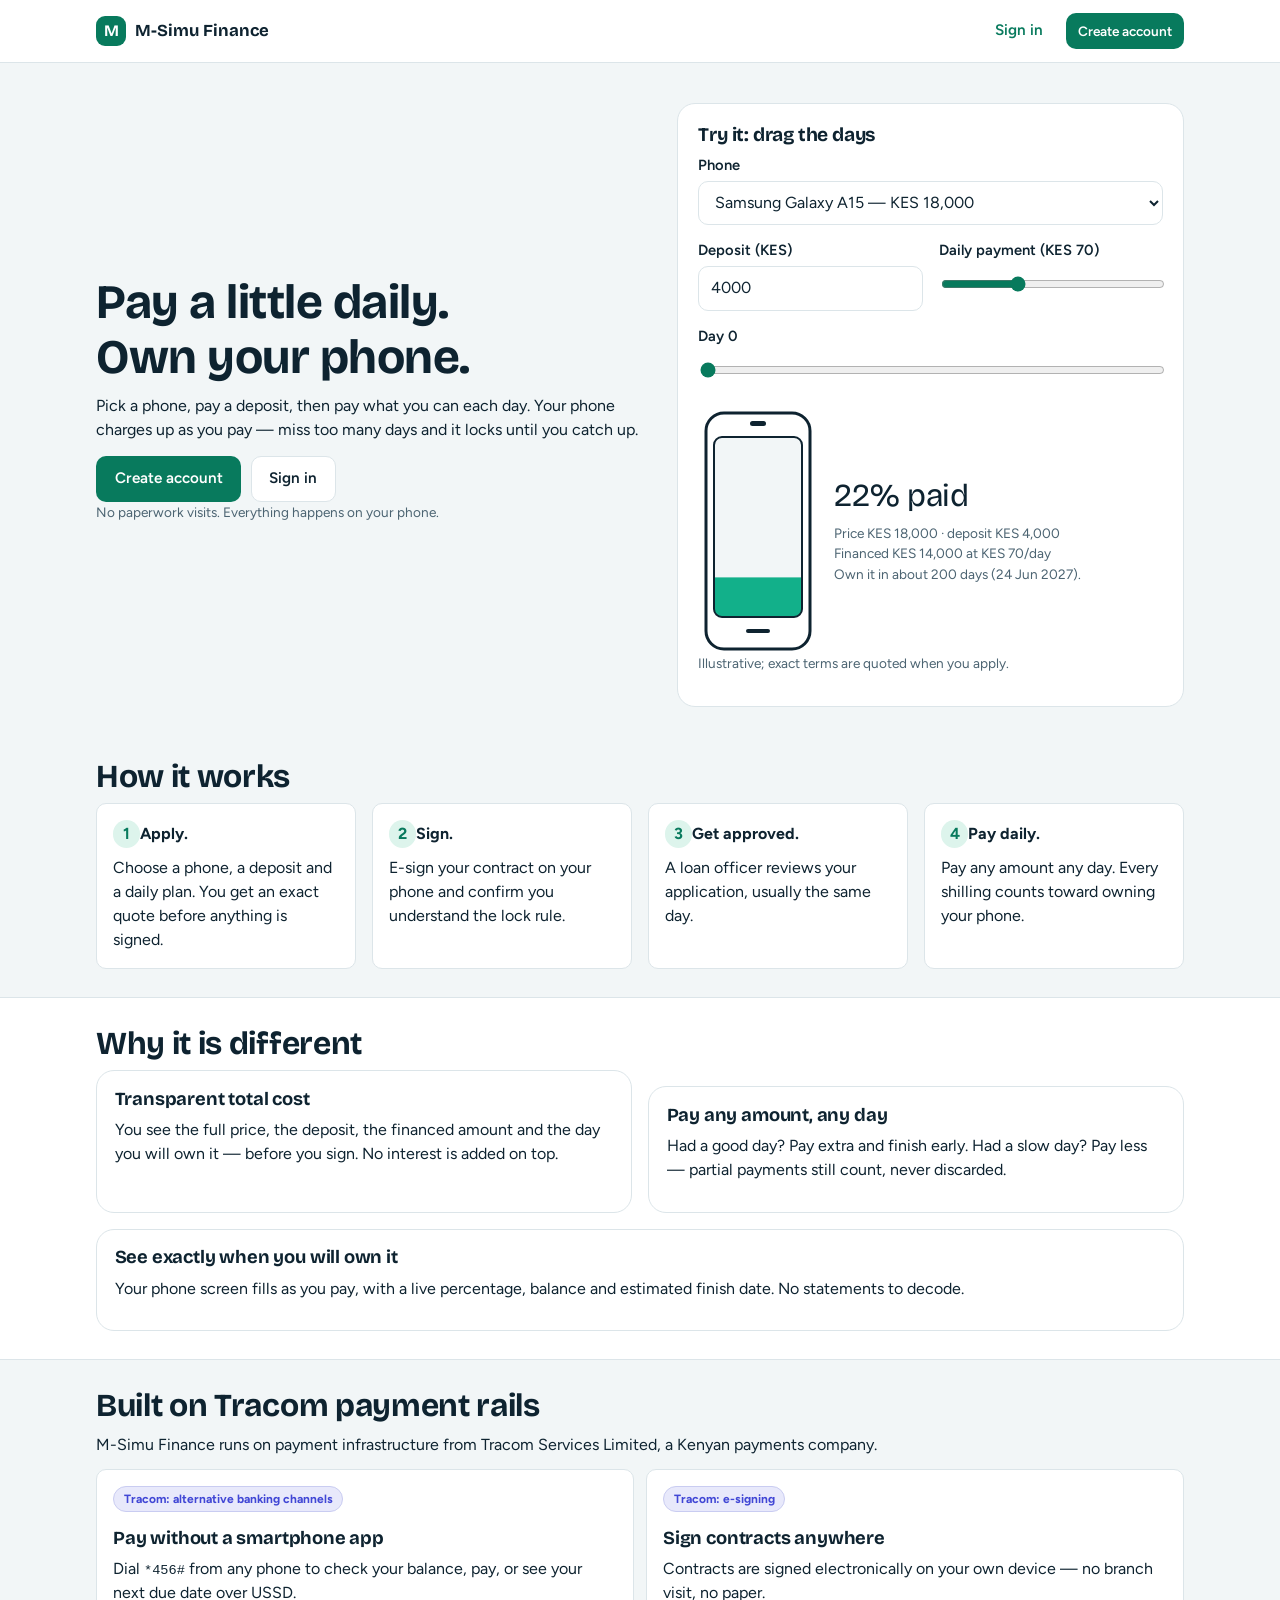
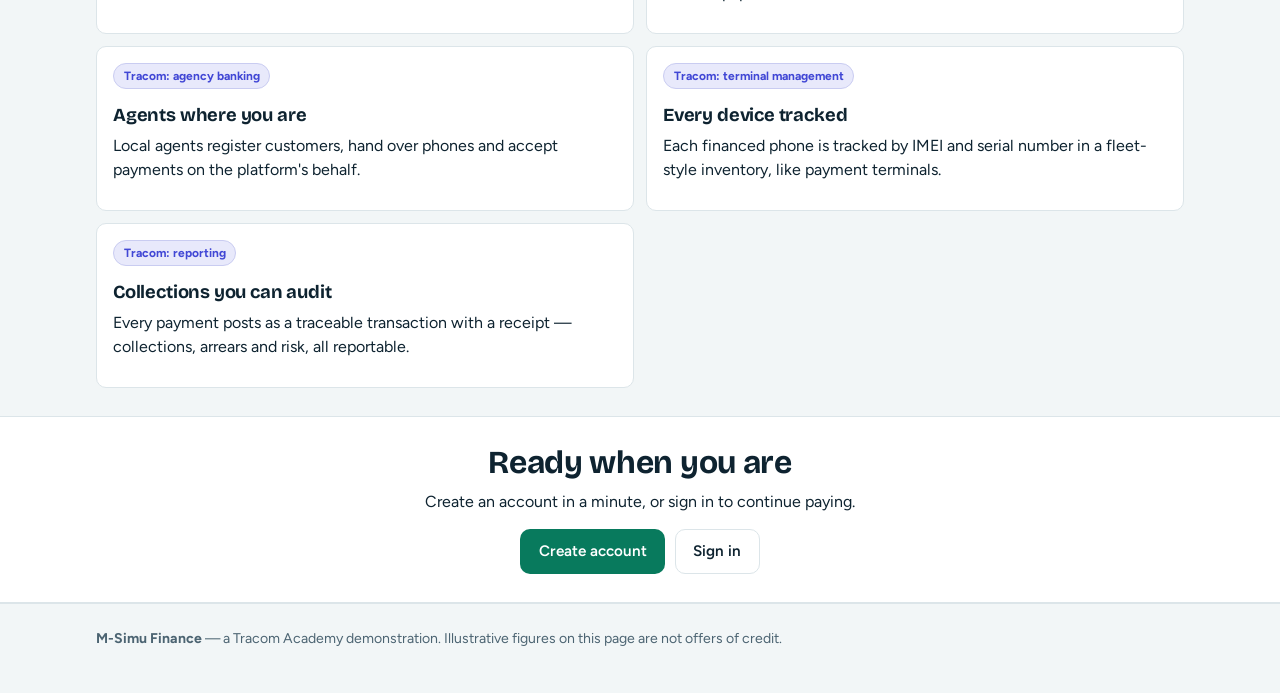
==== index.html @ d61b75a7 "Import M-Simu Finance baseline (Phases 1-5A) Device-financing and payment-management platform for Tr" ====
<!DOCTYPE html>
<html lang="en">
<head>
  <meta charset="UTF-8" />
  <meta name="viewport" content="width=device-width, initial-scale=1.0" />
  <title>M-Simu Finance — Pay as you go phones</title>
  <meta name="description" content="Choose a phone, pay a deposit, pay a little daily, and watch it become yours." />
  <link rel="preconnect" href="https://fonts.googleapis.com" />
  <link rel="preconnect" href="https://fonts.gstatic.com" crossorigin />
  <link href="https://fonts.googleapis.com/css2?family=Bricolage+Grotesque:wght@500;700&family=Figtree:wght@400;500;600;700&display=swap" rel="stylesheet" />
  <link rel="stylesheet" href="css/app.css" />
</head>
<body>
  <header class="topbar">
    <div class="topbar-inner">
      <a class="brand" href="index.html" aria-label="M-Simu Finance home">
        <span class="brand-mark" aria-hidden="true">M</span>
        <span class="brand-name">M-Simu Finance</span>
      </a>
      <span class="topbar-spa"></span>
      <a class="btn btn-ghost" href="login.html">Sign in</a>
      <a class="btn btn-primary btn-sm" href="signup.html">Create account</a>
    </div>
  </header>

  <main>
    <section class="hero">
      <div class="wrap hero-grid">
        <div>
          <h1>Pay a little daily.<br />Own your phone.</h1>
          <p>Pick a phone, pay a deposit, then pay what you can each day. Your phone charges up as you pay — miss too many days and it locks until you catch up.</p>
          <div class="btn-row">
            <a class="btn btn-primary" href="signup.html">Create account</a>
            <a class="btn btn-secondary" href="login.html">Sign in</a>
          </div>
          <p class="small">No paperwork visits. Everything happens on your phone.</p>
        </div>

        <div class="calc" aria-label="Illustrative payment calculator">
          <h2 style="font-size:1.2rem">Try it: drag the days</h2>
          <div class="field">
            <label for="calc-phone">Phone</label>
            <select id="calc-phone"></select>
          </div>
          <div class="grid-2">
            <div class="field">
              <label for="calc-deposit">Deposit (KES)</label>
              <input id="calc-deposit" type="number" min="1000" step="250" value="4000" />
            </div>
            <div class="field">
              <label for="calc-daily">Daily payment (KES <span id="calc-daily-val">70</span>)</label>
              <input id="calc-daily" type="range" min="30" max="150" step="5" value="70" />
            </div>
          </div>
          <div class="field">
            <label for="calc-day">Day <span id="calc-day-val">0</span></label>
            <input id="calc-day" type="range" min="0" max="200" step="1" value="0" />
          </div>
          <div class="calc-output">
            <div id="calc-phone-stage" class="phone-figure" aria-hidden="true"></div>
            <div>
              <div class="bignum" id="calc-pct" style="font-size:2rem">0% paid</div>
              <div id="calc-lines" class="small"></div>
            </div>
          </div>
          <p class="small">Illustrative; exact terms are quoted when you apply.</p>
        </div>
      </div>
    </section>

    <section class="section">
      <div class="wrap">
        <h2>How it works</h2>
        <ol class="steps">
          <li><strong>Apply.</strong><br />Choose a phone, a deposit and a daily plan. You get an exact quote before anything is signed.</li>
          <li><strong>Sign.</strong><br />E-sign your contract on your phone and confirm you understand the lock rule.</li>
          <li><strong>Get approved.</strong><br />A loan officer reviews your application, usually the same day.</li>
          <li><strong>Pay daily.</strong><br />Pay any amount any day. Every shilling counts toward owning your phone.</li>
        </ol>
      </div>
    </section>

    <section class="section section-muted">
      <div class="wrap">
        <h2>Why it is different</h2>
        <div class="grid-2">
          <div class="card">
            <h3>Transparent total cost</h3>
            <p>You see the full price, the deposit, the financed amount and the day you will own it — before you sign. No interest is added on top.</p>
          </div>
          <div class="card">
            <h3>Pay any amount, any day</h3>
            <p>Had a good day? Pay extra and finish early. Had a slow day? Pay less — partial payments still count, never discarded.</p>
          </div>
        </div>
        <div class="card" style="margin-top:1rem">
          <h3>See exactly when you will own it</h3>
          <p>Your phone screen fills as you pay, with a live percentage, balance and estimated finish date. No statements to decode.</p>
        </div>
      </div>
    </section>

    <section class="section">
      <div class="wrap">
        <h2>Built on Tracom payment rails</h2>
        <p>M-Simu Finance runs on payment infrastructure from Tracom Services Limited, a Kenyan payments company.</p>
        <ul class="rail-list">
          <li><span class="chip chip-indigo rail-tag">Tracom: alternative banking channels</span><h3 class="mt">Pay without a smartphone app</h3><p>Dial <span class="mono">*456#</span> from any phone to check your balance, pay, or see your next due date over USSD.</p></li>
          <li><span class="chip chip-indigo rail-tag">Tracom: e-signing</span><h3 class="mt">Sign contracts anywhere</h3><p>Contracts are signed electronically on your own device — no branch visit, no paper.</p></li>
          <li><span class="chip chip-indigo rail-tag">Tracom: agency banking</span><h3 class="mt">Agents where you are</h3><p>Local agents register customers, hand over phones and accept payments on the platform's behalf.</p></li>
          <li><span class="chip chip-indigo rail-tag">Tracom: terminal management</span><h3 class="mt">Every device tracked</h3><p>Each financed phone is tracked by IMEI and serial number in a fleet-style inventory, like payment terminals.</p></li>
          <li><span class="chip chip-indigo rail-tag">Tracom: reporting</span><h3 class="mt">Collections you can audit</h3><p>Every payment posts as a traceable transaction with a receipt — collections, arrears and risk, all reportable.</p></li>
        </ul>
      </div>
    </section>

    <section class="section section-muted">
      <div class="wrap" style="text-align:center">
        <h2>Ready when you are</h2>
        <p>Create an account in a minute, or sign in to continue paying.</p>
        <div class="btn-row" style="justify-content:center">
          <a class="btn btn-primary" href="signup.html">Create account</a>
          <a class="btn btn-secondary" href="login.html">Sign in</a>
        </div>
      </div>
    </section>
  </main>

  <footer class="footer">
    <div class="wrap">
      <p><strong>M-Simu Finance</strong> — a Tracom Academy demonstration. Illustrative figures on this page are not offers of credit.</p>
    </div>
  </footer>

  <script type="module" src="js/landing.js"></script>
</body>
</html>
---- css/app.css ----
/* M-Simu Finance design system.
   Calm Kenyan fintech: paper background, hairline borders, one teal.
   Status colors mean something: green = on track/paid, amber = due soon,
   red = overdue/locked. Indigo is reserved for small "Tracom rail" tags. */

:root {
  --ink: #0e2330;
  --slate: #4c6472;
  --line: #dce5e9;
  --paper: #f2f6f7;
  --card: #ffffff;
  --charge: #087a5d;
  --charge-bright: #12b08a;
  --charge-tint: #ddf4ec;
  --amber: #e39a0b;
  --amber-text: #8a5a00;
  --amber-tint: #fdf1d6;
  --lock: #d2453d;
  --lock-text: #b3312a;
  --lock-tint: #fbe3e1;
  --rail: #4147d5;
  --rail-tint: #e8e9fb;
  --muted: #6b8794;
  --radius-s: 6px;
  --radius-m: 10px;
  --radius-l: 18px;
  --font-head: "Bricolage Grotesque", system-ui, -apple-system, "Segoe UI", sans-serif;
  --font-body: "Figtree", system-ui, -apple-system, "Segoe UI", sans-serif;
  --font-mono: ui-monospace, "SF Mono", Menlo, Consolas, monospace;
}

* { box-sizing: border-box; }

html { -webkit-text-size-adjust: 100%; }

body {
  margin: 0;
  font-family: var(--font-body);
  color: var(--ink);
  background: var(--paper);
  line-height: 1.5;
  font-size: 16px;
}

h1, h2, h3, .bignum {
  font-family: var(--font-head);
  line-height: 1.15;
  margin: 0 0 0.5rem;
  letter-spacing: -0.01em;
}

h1 { font-size: clamp(1.9rem, 5vw, 3rem); }
h2 { font-size: clamp(1.4rem, 3.4vw, 2rem); }
h3 { font-size: 1.15rem; }

p { margin: 0 0 0.75rem; }

a { color: var(--charge); }
a:hover { color: #065f48; }

:focus-visible {
  outline: 3px solid var(--charge-bright);
  outline-offset: 2px;
  border-radius: var(--radius-s);
}

/* ---------- layout ---------- */
.wrap { max-width: 1120px; margin: 0 auto; padding: 0 1rem; }
.page { padding: 1.25rem 0 5.5rem; }
.page-head { margin: 0.5rem 0 1.25rem; }
.page-head p { color: var(--slate); max-width: 46rem; }

.card {
  background: var(--card);
  border: 1px solid var(--line);
  border-radius: var(--radius-l);
  padding: 1.1rem;
}
.card + .card { margin-top: 1rem; }

.grid-2 { display: grid; gap: 1rem; grid-template-columns: 1fr; }
@media (min-width: 860px) {
  .grid-2 { grid-template-columns: 1fr 1fr; }
  .grid-2.uneven { grid-template-columns: 1.2fr 1fr; }
}

/* ---------- top bar ---------- */
.topbar {
  background: var(--card);
  border-bottom: 1px solid var(--line);
  position: sticky;
  top: 0;
  z-index: 40;
}
.topbar-inner {
  display: flex;
  align-items: center;
  gap: 0.75rem;
  padding: 0.65rem 1rem;
  max-width: 1120px;
  margin: 0 auto;
}
.brand { display: flex; align-items: center; gap: 0.55rem; text-decoration: none; color: var(--ink); }
.brand-mark {
  width: 30px; height: 30px; border-radius: 9px;
  background: var(--charge); color: #fff;
  display: inline-flex; align-items: center; justify-content: center;
  font-family: var(--font-head); font-weight: 700; font-size: 1rem;
}
.brand-name { font-family: var(--font-head); font-weight: 700; font-size: 1.05rem; }
.topbar-spa { flex: 1; }
.user-chip { font-size: 0.85rem; color: var(--slate); }

/* ---------- buttons ---------- */
.btn {
  display: inline-flex; align-items: center; justify-content: center;
  gap: 0.45rem;
  font: inherit; font-weight: 600; font-size: 0.95rem;
  padding: 0.65rem 1.1rem;
  border-radius: var(--radius-m);
  border: 1px solid transparent;
  cursor: pointer;
  text-decoration: none;
  min-height: 44px;
}
.btn-primary { background: var(--charge); color: #fff; }
.btn-primary:hover { background: #065f48; color: #fff; }
.btn-secondary { background: var(--card); color: var(--ink); border-color: var(--line); }
.btn-secondary:hover { border-color: var(--slate); }
.btn-danger { background: var(--lock); color: #fff; }
.btn-danger:hover { background: #a92c25; color: #fff; }
.btn-ghost { background: transparent; color: var(--charge); padding: 0.5rem 0.6rem; min-height: 0; }
.btn-sm { padding: 0.4rem 0.7rem; font-size: 0.85rem; min-height: 36px; }
.btn-block { width: 100%; }
.btn[disabled] { opacity: 0.55; cursor: not-allowed; }
.btn-row { display: flex; gap: 0.6rem; flex-wrap: wrap; margin-top: 0.9rem; }

/* ---------- forms ---------- */
.field { margin-bottom: 0.9rem; }
.field label { display: block; font-weight: 600; font-size: 0.92rem; margin-bottom: 0.3rem; }
.field .hint { font-weight: 400; color: var(--slate); font-size: 0.85rem; display: block; margin-top: 0.25rem; }
input[type="text"], input[type="email"], input[type="tel"], input[type="password"],
input[type="number"], input[type="date"], select, textarea {
  font: inherit;
  width: 100%;
  padding: 0.6rem 0.7rem;
  border: 1px solid var(--line);
  border-radius: var(--radius-m);
  background: #fff;
  color: var(--ink);
  min-height: 44px;
}
input:focus, select:focus, textarea:focus {
  outline: 3px solid var(--charge-bright);
  outline-offset: 1px;
  border-color: var(--charge);
}
input[aria-invalid="true"], select[aria-invalid="true"] { border-color: var(--lock); }
.field-error { color: var(--lock-text); font-size: 0.85rem; margin-top: 0.25rem; }
.form-error {
  background: var(--lock-tint); color: var(--lock-text);
  border: 1px solid #f0c4c1; border-radius: var(--radius-m);
  padding: 0.7rem 0.9rem; margin-bottom: 0.9rem;
}
.checklist { list-style: none; margin: 0.4rem 0 0; padding: 0; font-size: 0.87rem; }
.checklist li { color: var(--slate); padding-left: 1.5rem; position: relative; margin-bottom: 0.2rem; }
.checklist li::before { content: "○"; position: absolute; left: 0; }
.checklist li.ok { color: var(--charge); }
.checklist li.ok::before { content: "●"; }
.checkrow { display: flex; gap: 0.6rem; align-items: flex-start; margin: 0.6rem 0; }
.checkrow input { width: 1.2rem; height: 1.2rem; min-height: 0; margin-top: 0.2rem; flex-shrink: 0; }
.password-wrap { position: relative; }
.password-wrap input { padding-right: 4.2rem; }
.password-toggle {
  position: absolute; right: 0.4rem; top: 50%; transform: translateY(-50%);
  background: none; border: none; color: var(--charge); font: inherit;
  font-size: 0.85rem; font-weight: 600; cursor: pointer; padding: 0.4rem;
}
input[type="range"] { width: 100%; accent-color: var(--charge); min-height: 32px; }

/* ---------- chips, tags, status ---------- */
.chip {
  display: inline-flex; align-items: center;
  font-size: 0.78rem; font-weight: 700;
  padding: 0.18rem 0.6rem; border-radius: 999px;
  border: 1px solid transparent;
  white-space: nowrap;
}
.chip-green { background: var(--charge-tint); color: var(--charge); border-color: #b9e4d3; }
.chip-amber { background: var(--amber-tint); color: var(--amber-text); border-color: #f0d9a0; }
.chip-red { background: var(--lock-tint); color: var(--lock-text); border-color: #f0c4c1; }
.chip-grey { background: var(--paper); color: var(--slate); border-color: var(--line); }
.chip-indigo { background: var(--rail-tint); color: var(--rail); border-color: #c9ccf1; }
.mono { font-family: var(--font-mono); font-size: 0.85em; }
.rail-tag { font-size: 0.75rem; }

/* ---------- tables ---------- */
.table-scroll { overflow-x: auto; border: 1px solid var(--line); border-radius: var(--radius-m); }
table.data { width: 100%; border-collapse: collapse; font-size: 0.92rem; background: #fff; min-width: 640px; }
table.data th, table.data td { text-align: left; padding: 0.6rem 0.75rem; border-bottom: 1px solid var(--line); }
table.data th {
  font-size: 0.75rem; text-transform: uppercase; letter-spacing: 0.04em;
  color: var(--slate); background: var(--paper); white-space: nowrap;
}
table.data tr:last-child td { border-bottom: none; }
table.data tbody tr:hover { background: #f7fafb; }
table.data tr.clickable { cursor: pointer; }

/* ---------- key/value rows, timeline ---------- */
.kv { display: flex; justify-content: space-between; gap: 1rem; padding: 0.45rem 0; border-bottom: 1px solid var(--line); font-size: 0.95rem; }
.kv:last-child { border-bottom: none; }
.kv dt { color: var(--slate); }
.kv dd { margin: 0; font-weight: 600; text-align: right; }
.timeline { list-style: none; margin: 0; padding: 0; }
.timeline li { display: flex; gap: 0.7rem; padding: 0.55rem 0; border-bottom: 1px solid var(--line); font-size: 0.92rem; }
.timeline li:last-child { border-bottom: none; }
.timeline .t-main { flex: 1; }
.timeline .t-amt { font-weight: 700; white-space: nowrap; }
.timeline .t-sub { color: var(--slate); font-size: 0.82rem; }

/* ---------- phone visual ---------- */
.phone-stage { display: flex; gap: 1rem; align-items: center; }
.phone-figure { flex-shrink: 0; }
.phone-figure svg { display: block; height: auto; }
.phone-charge-fill { transition: y 1.1s ease, height 1.1s ease; }

/* ---------- skeleton, empty, toast ---------- */
.skeleton {
  border-radius: var(--radius-s);
  background: linear-gradient(90deg, #e7edef 25%, #f4f8f9 50%, #e7edef 75%);
  background-size: 200% 100%;
  animation: shimmer 1.2s infinite;
  min-height: 1rem;
}
@keyframes shimmer { to { background-position: -200% 0; } }
.empty { text-align: center; padding: 2rem 1rem; color: var(--slate); }
.empty h3 { color: var(--ink); }
.toast-region {
  position: fixed; left: 50%; transform: translateX(-50%);
  bottom: 5.5rem; z-index: 200;
  display: flex; flex-direction: column; gap: 0.5rem; align-items: center;
  width: min(92vw, 26rem);
}
@media (min-width: 860px) { .toast-region { bottom: 1.5rem; } }
.toast {
  background: var(--ink); color: #fff;
  border-radius: var(--radius-m);
  padding: 0.7rem 1rem; font-size: 0.92rem;
  width: 100%; text-align: center;
}
.toast-error { background: var(--lock-text); }
.toast-success { background: var(--charge); }

/* ---------- modal / drawer ---------- */
.modal-overlay {
  position: fixed; inset: 0; background: rgba(14, 35, 48, 0.5);
  display: flex; align-items: flex-end; justify-content: center;
  z-index: 100; padding: 0;
}
@media (min-width: 640px) { .modal-overlay { align-items: center; padding: 1rem; } }
.modal {
  background: var(--card); border-radius: var(--radius-l) var(--radius-l) 0 0;
  width: 100%; max-width: 34rem; max-height: 92vh; overflow: auto;
  padding: 1.25rem;
}
@media (min-width: 640px) { .modal { border-radius: var(--radius-l); } }
.modal-head { display: flex; justify-content: space-between; align-items: center; margin-bottom: 0.75rem; }
.modal-head h2 { margin: 0; font-size: 1.25rem; }
.modal-close { background: none; border: 1px solid var(--line); border-radius: var(--radius-s); font-size: 1rem; padding: 0.3rem 0.6rem; cursor: pointer; color: var(--ink); }
.drawer {
  position: fixed; top: 0; right: 0; bottom: 0; width: min(94vw, 26rem);
  background: var(--card); border-left: 1px solid var(--line);
  z-index: 100; overflow: auto; padding: 1.25rem;
}

/* ---------- customer portal nav ---------- */
.tabbar {
  position: fixed; left: 0; right: 0; bottom: 0; z-index: 50;
  background: var(--card); border-top: 1px solid var(--line);
  display: flex; justify-content: space-around; padding: 0.35rem 0 calc(0.35rem + env(safe-area-inset-bottom));
}
.tabbar a {
  display: flex; flex-direction: column; align-items: center; gap: 0.1rem;
  color: var(--slate); text-decoration: none; font-size: 0.72rem;
  padding: 0.35rem 0.8rem; border-radius: var(--radius-m);
}
.tabbar a[aria-current="page"] { color: var(--charge); font-weight: 700; }
.tabbar svg { width: 22px; height: 22px; }
.tabbar.admin-tabbar { justify-content: flex-start; overflow-x: auto; }
.tabbar.admin-tabbar a { flex: 0 0 auto; }
.rail { display: none; }
@media (min-width: 860px) {
  .tabbar { display: none; }
  .portal { display: grid; grid-template-columns: 220px 1fr; gap: 1.25rem; align-items: start; }
  .rail {
    display: block; position: sticky; top: 4.2rem;
    background: var(--card); border: 1px solid var(--line); border-radius: var(--radius-l);
    padding: 0.75rem;
  }
  .rail a {
    display: block; padding: 0.6rem 0.75rem; border-radius: var(--radius-m);
    color: var(--slate); text-decoration: none; font-weight: 600;
  }
  .rail a[aria-current="page"] { background: var(--charge-tint); color: var(--charge); }
}

/* ---------- staff console ---------- */
.staff { display: block; }
@media (min-width: 960px) {
  .staff { display: grid; grid-template-columns: 230px 1fr; gap: 1.25rem; align-items: start; }
  .staff .rail { display: block; }
}
.kpis { display: grid; gap: 0.75rem; grid-template-columns: repeat(2, 1fr); }
@media (min-width: 860px) { .kpis { grid-template-columns: repeat(3, 1fr); } }
@media (min-width: 1100px) { .kpis { grid-template-columns: repeat(6, 1fr); } }
.kpi { background: var(--card); border: 1px solid var(--line); border-radius: var(--radius-m); padding: 0.8rem; }
.kpi .k-label { font-size: 0.78rem; color: var(--slate); }
.kpi .k-value { font-family: var(--font-head); font-size: 1.35rem; font-weight: 700; }
.toolbar { display: flex; gap: 0.6rem; flex-wrap: wrap; align-items: end; margin-bottom: 0.9rem; }
.toolbar .field { margin-bottom: 0; min-width: 10rem; }
.funnel { display: flex; gap: 0.4rem; align-items: stretch; margin: 0.5rem 0 0; flex-wrap: wrap; }
.funnel-step { flex: 1; min-width: 7rem; background: var(--paper); border: 1px solid var(--line); border-radius: var(--radius-m); padding: 0.5rem 0.7rem; text-align: center; }
.funnel-step strong { font-family: var(--font-head); font-size: 1.2rem; display: block; }
.funnel-step span { font-size: 0.78rem; color: var(--slate); }
.fleetbar { display: flex; height: 1.1rem; border-radius: 999px; overflow: hidden; border: 1px solid var(--line); margin-top: 0.5rem; }
.fleetbar span { height: 100%; }
.bars { display: flex; align-items: flex-end; gap: 4px; height: 120px; margin-top: 0.5rem; }
.bars .bar { flex: 1; background: var(--charge-bright); border-radius: 3px 3px 0 0; min-height: 3px; }
.bars .bar.zero { background: var(--line); }
.chart-legend { font-size: 0.8rem; color: var(--slate); }

/* ---------- landing ---------- */
.hero { padding: 2.5rem 0 1.5rem; }
.hero-grid { display: grid; gap: 1.5rem; align-items: center; }
@media (min-width: 900px) { .hero-grid { grid-template-columns: 1.1fr 1fr; } }
.calc { background: var(--card); border: 1px solid var(--line); border-radius: var(--radius-l); padding: 1.25rem; }
.calc-output { display: flex; gap: 1rem; align-items: center; margin-top: 1rem; }
.steps { counter-reset: step; list-style: none; margin: 0; padding: 0; display: grid; gap: 1rem; }
@media (min-width: 860px) { .steps { grid-template-columns: repeat(4, 1fr); } }
.steps li { background: var(--card); border: 1px solid var(--line); border-radius: var(--radius-m); padding: 1rem; position: relative; }
.steps li::before {
  counter-increment: step; content: counter(step);
  display: inline-flex; align-items: center; justify-content: center;
  width: 1.7rem; height: 1.7rem; border-radius: 50%;
  background: var(--charge-tint); color: var(--charge); font-weight: 700; margin-bottom: 0.5rem;
}
.rail-list { list-style: none; margin: 0; padding: 0; display: grid; gap: 0.75rem; }
@media (min-width: 860px) { .rail-list { grid-template-columns: 1fr 1fr; } }
.rail-list li { background: var(--card); border: 1px solid var(--line); border-radius: var(--radius-m); padding: 1rem; }
.section { padding: 1.75rem 0; }
.section-muted { background: var(--card); border-top: 1px solid var(--line); border-bottom: 1px solid var(--line); }
.footer { border-top: 1px solid var(--line); padding: 1.5rem 0 2rem; color: var(--slate); font-size: 0.88rem; }

/* ---------- auth split ---------- */
.split { display: grid; min-height: 100vh; }
@media (min-width: 900px) { .split { grid-template-columns: 1fr 1fr; } }
.split-brand { background: var(--ink); color: #fff; padding: 2.5rem 2rem; display: flex; flex-direction: column; justify-content: center; gap: 1rem; }
.split-brand h1 { color: #fff; }
.split-brand p { color: #c8d6dc; }
.split-form { padding: 2rem 1.25rem; max-width: 28rem; width: 100%; margin: 0 auto; align-self: center; }
.demo-box { border: 1px dashed var(--line); border-radius: var(--radius-m); padding: 0.8rem; margin-top: 1rem; }
.demo-box summary { cursor: pointer; font-weight: 600; }
.demo-accounts { display: flex; gap: 0.5rem; flex-wrap: wrap; margin-top: 0.6rem; }

/* ---------- signature pad, ussd ---------- */
.sigpad { border: 1px solid var(--line); border-radius: var(--radius-m); background: #fff; touch-action: none; display: block; width: 100%; height: 160px; }
.ussd-screen {
  background: #10222c; color: #d7f5e8;
  font-family: var(--font-mono); font-size: 0.9rem;
  border-radius: var(--radius-m); padding: 1rem;
  min-height: 16rem; white-space: pre-wrap;
}
.ussd-input { display: flex; gap: 0.5rem; margin-top: 0.75rem; }
.ussd-input input { font-family: var(--font-mono); }

/* ---------- misc ---------- */
.tabs { display: flex; gap: 0.4rem; border-bottom: 1px solid var(--line); margin-bottom: 1rem; }
.tabs button {
  background: none; border: none; font: inherit; font-weight: 600;
  color: var(--slate); padding: 0.6rem 0.9rem; cursor: pointer;
  border-bottom: 3px solid transparent; margin-bottom: -1px;
}
.tabs button[aria-selected="true"] { color: var(--charge); border-bottom-color: var(--charge); }
.error-text { color: var(--lock-text); }
.small { font-size: 0.85rem; color: var(--slate); }
.mt { margin-top: 1rem; }
.hidden { display: none !important; }
.receipt { border: 1px dashed var(--line); border-radius: var(--radius-m); padding: 1rem; background: #fff; }
@media print {
  body * { visibility: hidden; }
  .receipt, .receipt * { visibility: visible; }
  .receipt { position: absolute; left: 0; top: 0; width: 100%; border: none; }
}

@media (prefers-reduced-motion: reduce) {
  *, *::before, *::after { animation-duration: 0.01ms !important; transition-duration: 0.01ms !important; }
  html { scroll-behavior: auto; }
}
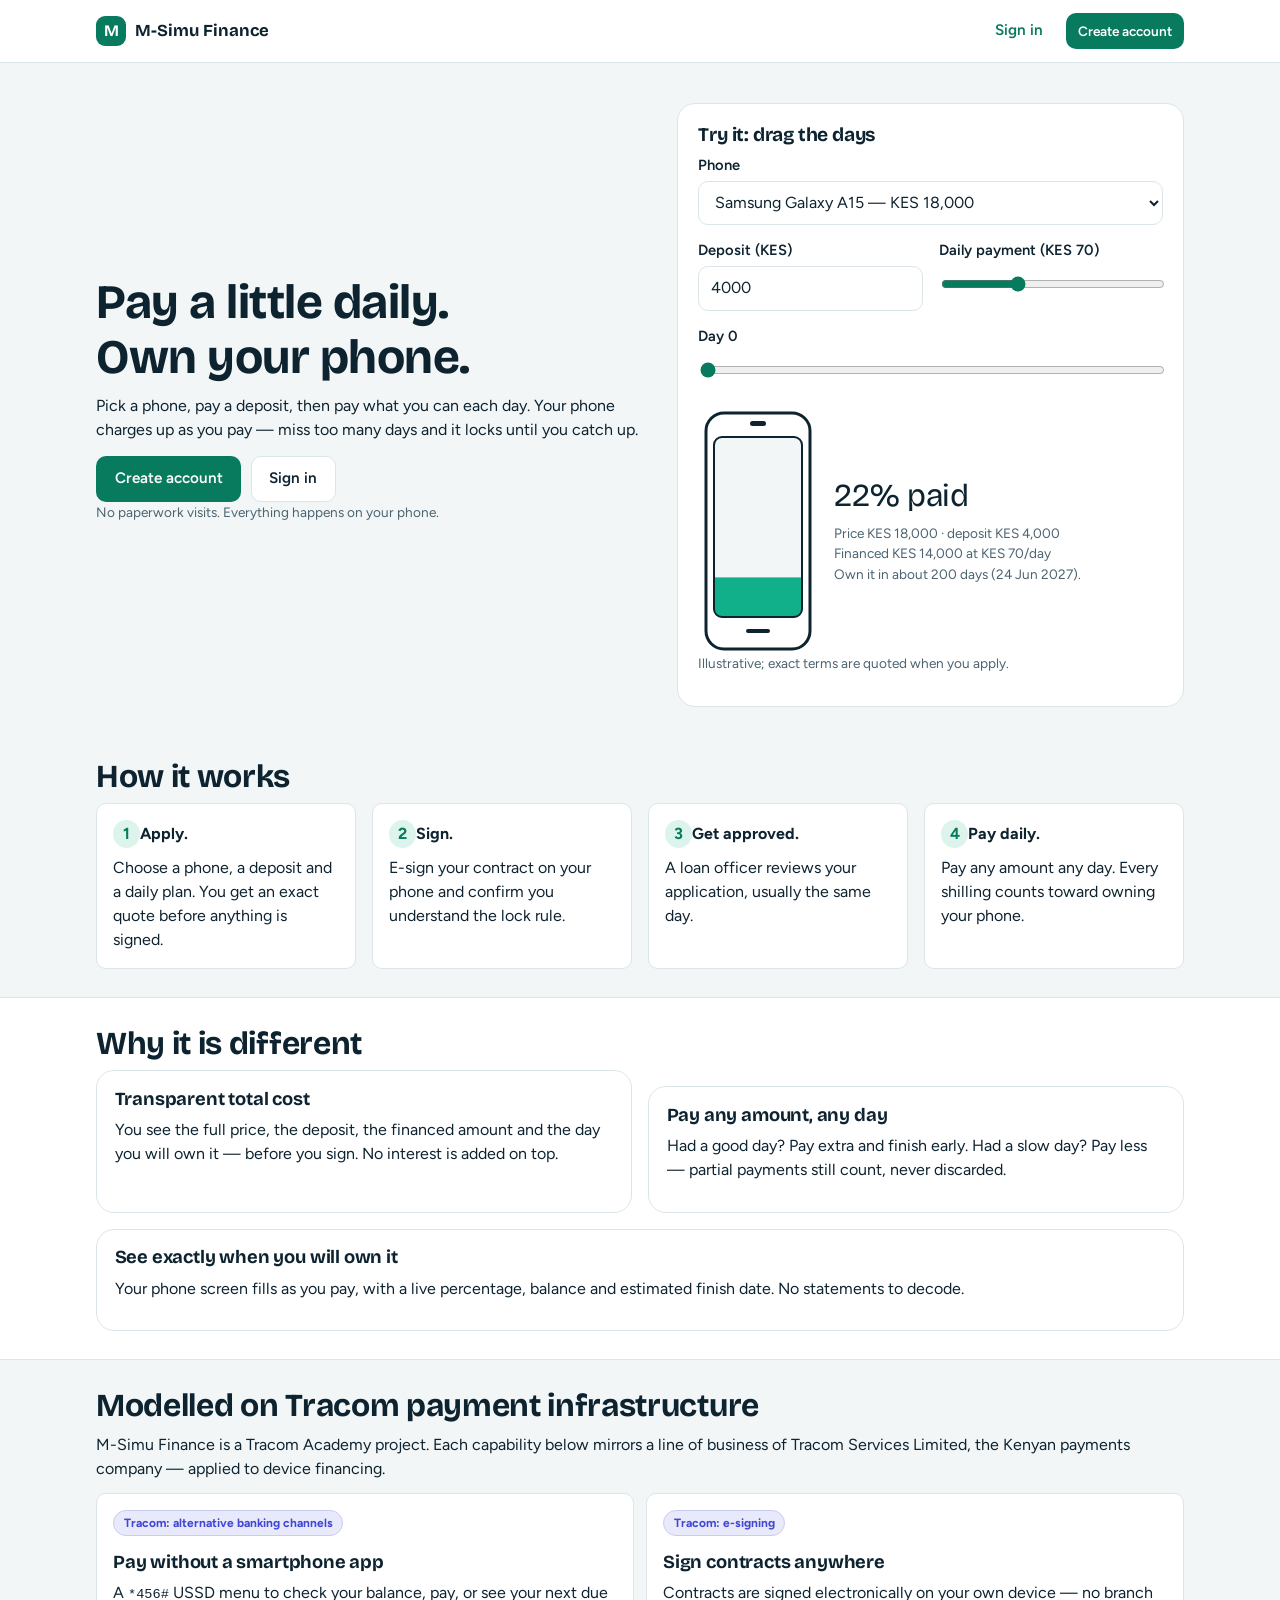
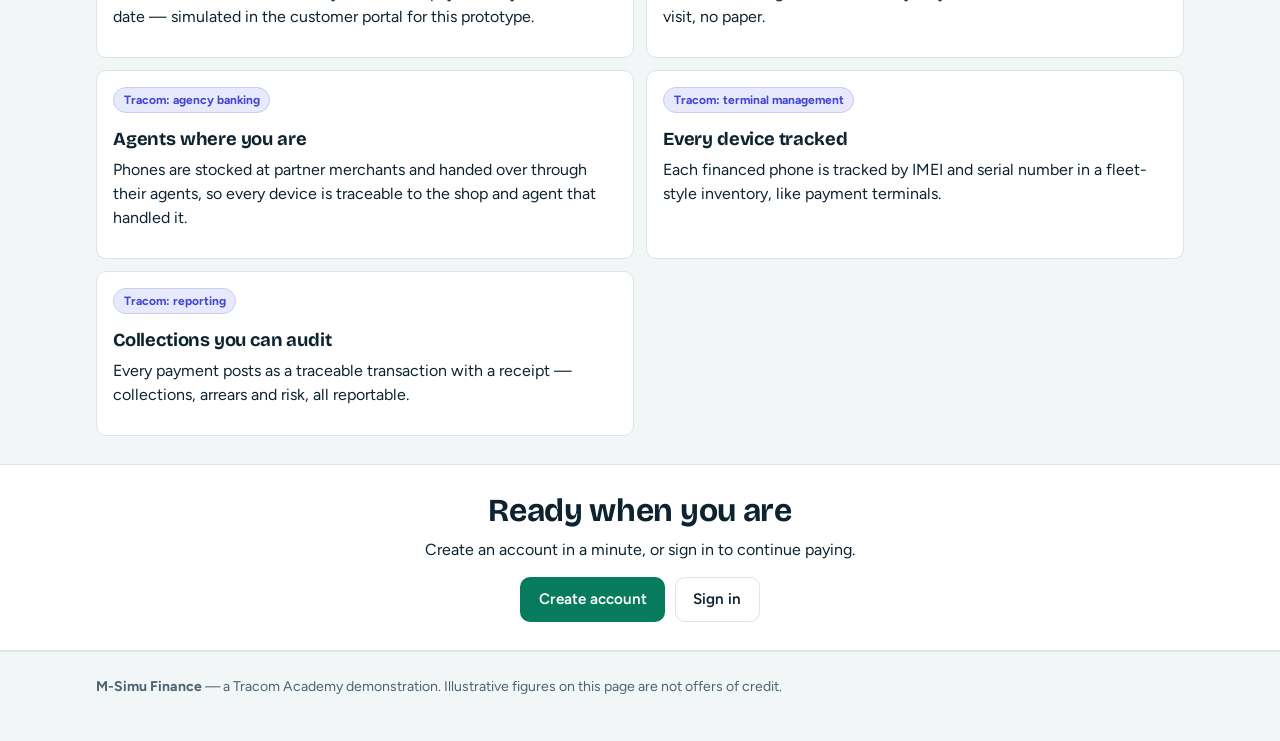
==== commit 531ba5ab: "Seed a demo portfolio through the real engine; snapshot quoted installment Backend - Approval copied" ====
--- a/index.html
+++ b/index.html
@@ -102,12 +102,12 @@
 
     <section class="section">
       <div class="wrap">
-        <h2>Built on Tracom payment rails</h2>
-        <p>M-Simu Finance runs on payment infrastructure from Tracom Services Limited, a Kenyan payments company.</p>
+        <h2>Modelled on Tracom payment infrastructure</h2>
+        <p>M-Simu Finance is a Tracom Academy project. Each capability below mirrors a line of business of Tracom Services Limited, the Kenyan payments company — applied to device financing.</p>
         <ul class="rail-list">
-          <li><span class="chip chip-indigo rail-tag">Tracom: alternative banking channels</span><h3 class="mt">Pay without a smartphone app</h3><p>Dial <span class="mono">*456#</span> from any phone to check your balance, pay, or see your next due date over USSD.</p></li>
+          <li><span class="chip chip-indigo rail-tag">Tracom: alternative banking channels</span><h3 class="mt">Pay without a smartphone app</h3><p>A <span class="mono">*456#</span> USSD menu to check your balance, pay, or see your next due date — simulated in the customer portal for this prototype.</p></li>
           <li><span class="chip chip-indigo rail-tag">Tracom: e-signing</span><h3 class="mt">Sign contracts anywhere</h3><p>Contracts are signed electronically on your own device — no branch visit, no paper.</p></li>
-          <li><span class="chip chip-indigo rail-tag">Tracom: agency banking</span><h3 class="mt">Agents where you are</h3><p>Local agents register customers, hand over phones and accept payments on the platform's behalf.</p></li>
+          <li><span class="chip chip-indigo rail-tag">Tracom: agency banking</span><h3 class="mt">Agents where you are</h3><p>Phones are stocked at partner merchants and handed over through their agents, so every device is traceable to the shop and agent that handled it.</p></li>
           <li><span class="chip chip-indigo rail-tag">Tracom: terminal management</span><h3 class="mt">Every device tracked</h3><p>Each financed phone is tracked by IMEI and serial number in a fleet-style inventory, like payment terminals.</p></li>
           <li><span class="chip chip-indigo rail-tag">Tracom: reporting</span><h3 class="mt">Collections you can audit</h3><p>Every payment posts as a traceable transaction with a receipt — collections, arrears and risk, all reportable.</p></li>
         </ul>
--- a/css/app.css
+++ b/css/app.css
@@ -289,26 +289,40 @@
 .tabbar.admin-tabbar { justify-content: flex-start; overflow-x: auto; }
 .tabbar.admin-tabbar a { flex: 0 0 auto; }
 .rail { display: none; }
+
+/* ---------- portal shell (customer + staff) ----------
+   Mobile: top bar, page, fixed bottom tab bar.
+   Desktop: top bar spans the full width; sticky side rail on the left,
+   page content on the right. Every shell child is placed explicitly so
+   nothing (modals, toasts) can fall into the wrong grid cell. */
 @media (min-width: 860px) {
   .tabbar { display: none; }
-  .portal { display: grid; grid-template-columns: 220px 1fr; gap: 1.25rem; align-items: start; }
-  .rail {
-    display: block; position: sticky; top: 4.2rem;
+  .portal, .staff {
+    display: grid;
+    grid-template-columns: 236px minmax(0, 1fr);
+    grid-template-rows: auto 1fr;
+    column-gap: 1.5rem;
+    min-height: 100vh;
+  }
+  .portal > .topbar, .staff > .topbar { grid-column: 1 / -1; grid-row: 1; }
+  .portal .topbar-inner, .staff .topbar-inner { max-width: none; padding-left: 1.25rem; padding-right: 1.5rem; }
+  .portal > .rail, .staff > .rail {
+    grid-column: 1; grid-row: 2; align-self: start;
+    display: block; position: sticky; top: 4.6rem;
+    margin: 1.25rem 0 1.25rem 1rem;
     background: var(--card); border: 1px solid var(--line); border-radius: var(--radius-l);
     padding: 0.75rem;
   }
+  .portal > main, .staff > main { grid-column: 2; grid-row: 2; min-width: 0; }
+  .portal > main .wrap, .staff > main .wrap { margin-left: 0; padding-right: 1.5rem; }
   .rail a {
     display: block; padding: 0.6rem 0.75rem; border-radius: var(--radius-m);
     color: var(--slate); text-decoration: none; font-weight: 600;
   }
+  .rail a:hover { background: var(--paper); color: var(--ink); }
   .rail a[aria-current="page"] { background: var(--charge-tint); color: var(--charge); }
-}
-
-/* ---------- staff console ---------- */
-.staff { display: block; }
-@media (min-width: 960px) {
-  .staff { display: grid; grid-template-columns: 230px 1fr; gap: 1.25rem; align-items: start; }
-  .staff .rail { display: block; }
+  .rail h3 { font-size: 0.75rem; text-transform: uppercase; letter-spacing: 0.06em; color: var(--muted); margin: 0.75rem 0 0.35rem; padding: 0 0.75rem; }
+  .rail h3:first-child { margin-top: 0.25rem; }
 }
 .kpis { display: grid; gap: 0.75rem; grid-template-columns: repeat(2, 1fr); }
 @media (min-width: 860px) { .kpis { grid-template-columns: repeat(3, 1fr); } }
@@ -396,3 +410,15 @@
   *, *::before, *::after { animation-duration: 0.01ms !important; transition-duration: 0.01ms !important; }
   html { scroll-behavior: auto; }
 }
+
+/* ---------- stat tiles (customer home) ---------- */
+.grid-2 > * { min-width: 0; }
+.stat-grid { display: grid; gap: 0.6rem; grid-template-columns: repeat(2, minmax(0, 1fr)); margin-top: 1rem; }
+@media (min-width: 1100px) { .stat-grid { grid-template-columns: repeat(3, minmax(0, 1fr)); } }
+.stat { background: var(--card); border: 1px solid var(--line); border-radius: var(--radius-m); padding: 0.7rem 0.85rem; display: flex; flex-direction: column; gap: 0.1rem; }
+.stat span { font-size: 0.78rem; color: var(--slate); }
+.stat strong { font-family: var(--font-head); font-size: 1.15rem; }
+.stat em { font-style: normal; font-size: 0.78rem; color: var(--muted); }
+.head-row { display: flex; align-items: center; justify-content: space-between; gap: 1rem; flex-wrap: wrap; }
+.head-row h2 { margin: 0; }
+.page-head > .head-row { margin-bottom: 0.75rem; }
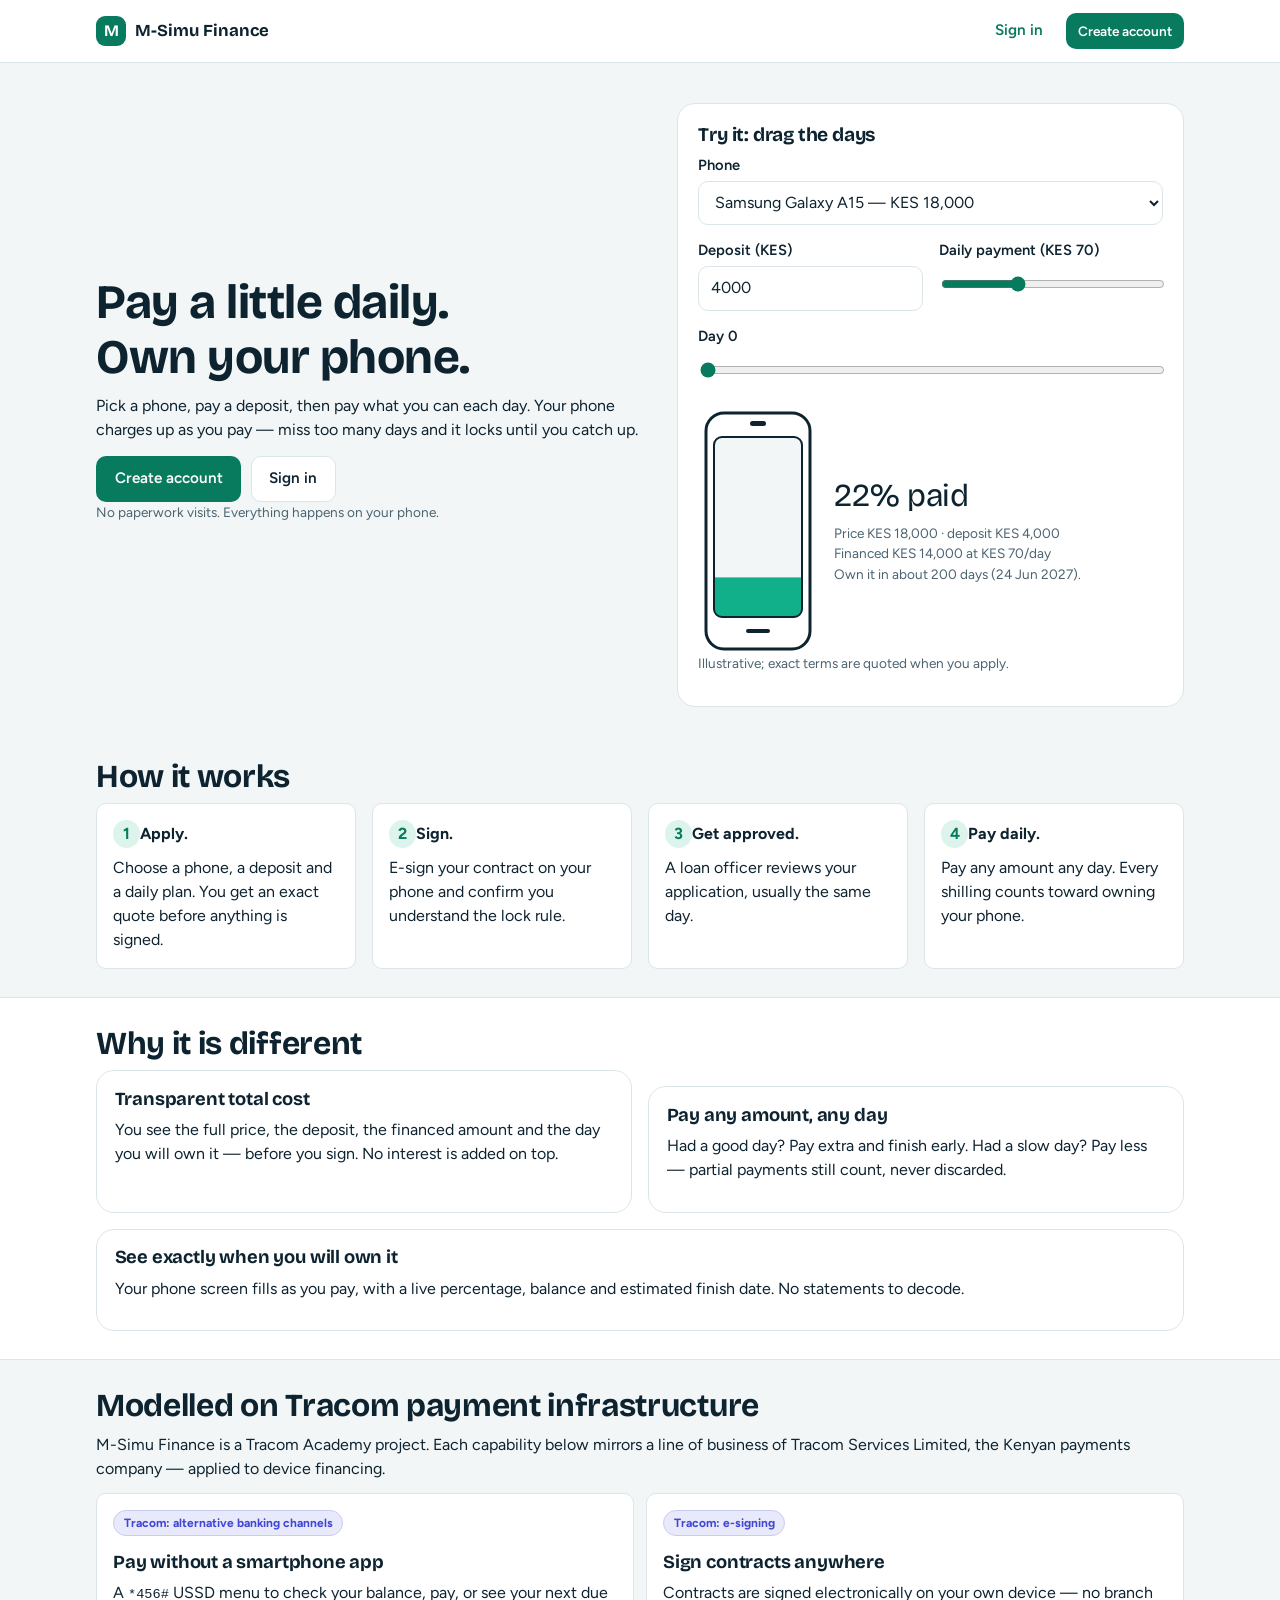
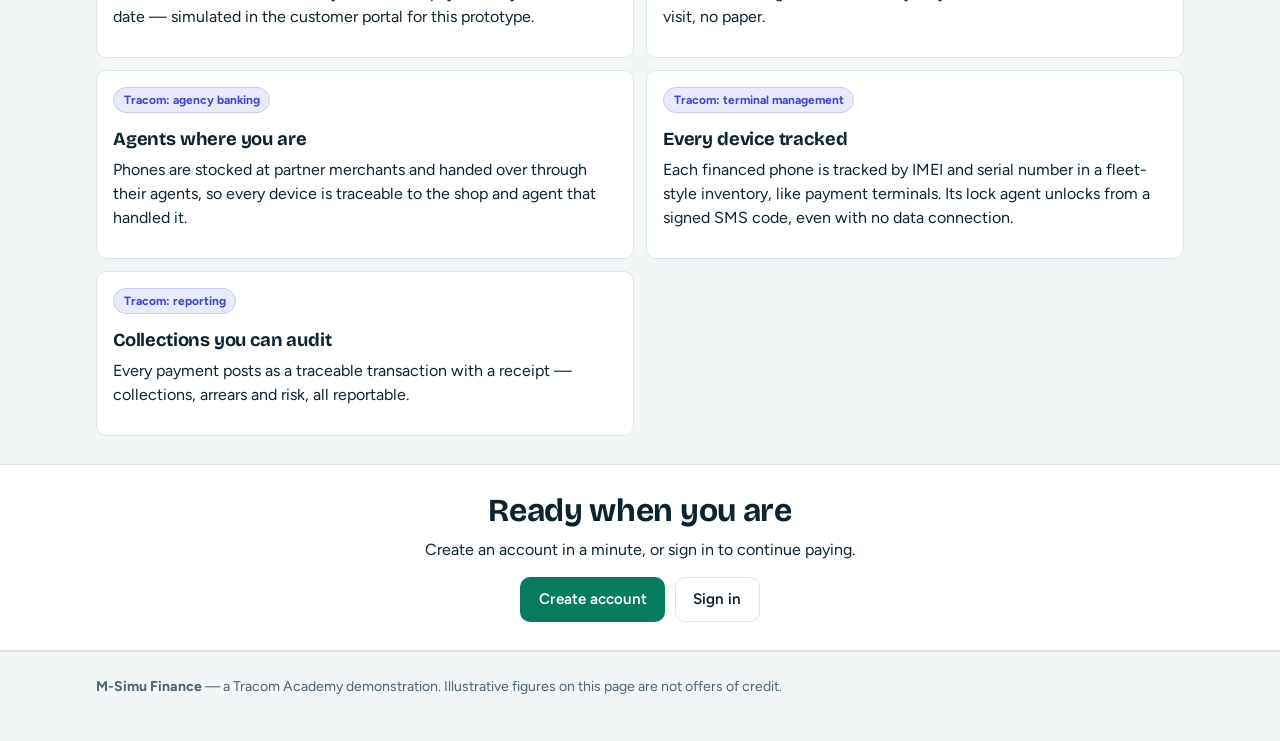
==== commit 28f13d6b: "Add phone simulator and device lock screens - device.html + js/device.js: the financed phone's lock " ====
--- a/index.html
+++ b/index.html
@@ -108,7 +108,7 @@
           <li><span class="chip chip-indigo rail-tag">Tracom: alternative banking channels</span><h3 class="mt">Pay without a smartphone app</h3><p>A <span class="mono">*456#</span> USSD menu to check your balance, pay, or see your next due date — simulated in the customer portal for this prototype.</p></li>
           <li><span class="chip chip-indigo rail-tag">Tracom: e-signing</span><h3 class="mt">Sign contracts anywhere</h3><p>Contracts are signed electronically on your own device — no branch visit, no paper.</p></li>
           <li><span class="chip chip-indigo rail-tag">Tracom: agency banking</span><h3 class="mt">Agents where you are</h3><p>Phones are stocked at partner merchants and handed over through their agents, so every device is traceable to the shop and agent that handled it.</p></li>
-          <li><span class="chip chip-indigo rail-tag">Tracom: terminal management</span><h3 class="mt">Every device tracked</h3><p>Each financed phone is tracked by IMEI and serial number in a fleet-style inventory, like payment terminals.</p></li>
+          <li><span class="chip chip-indigo rail-tag">Tracom: terminal management</span><h3 class="mt">Every device tracked</h3><p>Each financed phone is tracked by IMEI and serial number in a fleet-style inventory, like payment terminals. Its lock agent unlocks from a signed SMS code, even with no data connection.</p></li>
           <li><span class="chip chip-indigo rail-tag">Tracom: reporting</span><h3 class="mt">Collections you can audit</h3><p>Every payment posts as a traceable transaction with a receipt — collections, arrears and risk, all reportable.</p></li>
         </ul>
       </div>
--- a/css/app.css
+++ b/css/app.css
@@ -422,3 +422,51 @@
 .head-row { display: flex; align-items: center; justify-content: space-between; gap: 1rem; flex-wrap: wrap; }
 .head-row h2 { margin: 0; }
 .page-head > .head-row { margin-bottom: 0.75rem; }
+
+/* ---------- phone simulator (device.html) ---------- */
+.sim-layout { display: grid; gap: 1.5rem; padding-top: 1.5rem; padding-bottom: 3rem; }
+@media (min-width: 900px) { .sim-layout { grid-template-columns: auto minmax(0, 1fr); align-items: start; } }
+.sim-side { display: grid; gap: 1rem; }
+.sim-side .card + .card { margin-top: 0; }
+.sim-stage { display: flex; justify-content: center; }
+.sim-phone {
+  width: 320px; max-width: 100%; height: 640px; border-radius: 44px; background: #0e2330;
+  padding: 14px; position: relative; display: flex; flex-direction: column;
+  box-shadow: 0 18px 40px rgba(14, 35, 48, 0.25);
+}
+.sim-notch { width: 110px; height: 22px; background: #0e2330; border-radius: 0 0 14px 14px; position: absolute; top: 14px; left: 50%; transform: translateX(-50%); z-index: 2; }
+.sim-statusbar { display: flex; justify-content: space-between; font-size: 0.72rem; color: #fff; padding: 4px 18px 6px; background: #12324a; border-radius: 30px 30px 0 0; }
+.sim-screen { flex: 1; background: #f2f6f7; overflow-y: auto; padding: 1rem; display: flex; flex-direction: column; gap: 0.75rem; border-radius: 0 0 30px 30px; }
+.sim-homebar { width: 110px; height: 5px; border-radius: 3px; background: #fff; opacity: 0.6; margin: 8px auto 0; }
+.sim-center { margin: auto 0; text-align: center; }
+.sim-icon { font-size: 2.4rem; line-height: 1; margin-bottom: 0.5rem; }
+.sim-locked { background: linear-gradient(180deg, #3a1f22 0%, #1a2a35 100%); color: #fff; }
+.sim-locked p, .sim-locked .small { color: #e8dede; }
+.sim-lockhead { text-align: center; }
+.sim-lockhead h3 { color: #fff; }
+.sim-entry { text-align: center; font-size: 1.15rem; letter-spacing: 0.08em; background: rgba(255, 255, 255, 0.92); color: var(--ink); border-radius: var(--radius-m); padding: 0.5rem; }
+.sim-keypad { display: grid; grid-template-columns: repeat(3, 1fr); gap: 0.45rem; }
+.sim-keypad button { font: inherit; font-size: 1.1rem; font-weight: 600; padding: 0.55rem 0; border-radius: 999px; border: 1px solid var(--line); background: #fff; color: var(--ink); cursor: pointer; }
+.sim-keypad button:hover { background: var(--charge-tint); }
+.sim-keypad button[data-key="OK"] { background: var(--charge); color: #fff; border-color: var(--charge); }
+.sim-emergency { text-align: center; font-size: 0.75rem; color: #e8dede; margin-top: auto; }
+.sim-msg { border-radius: var(--radius-m); padding: 0.5rem 0.7rem; font-size: 0.85rem; font-weight: 600; text-align: center; }
+.sim-msg.ok { background: var(--charge-tint); color: var(--charge); }
+.sim-msg.bad { background: var(--lock-tint); color: var(--lock-text); }
+.sim-banner { border-radius: var(--radius-m); padding: 0.55rem 0.75rem; font-size: 0.85rem; font-weight: 600; background: #fff; border: 1px solid var(--line); text-align: center; }
+.sim-banner.ok { background: var(--charge-tint); color: var(--charge); border-color: transparent; }
+.sim-banner.warn { background: var(--amber-tint); color: var(--amber-text); border-color: transparent; }
+.sim-apps { display: grid; grid-template-columns: repeat(4, 1fr); gap: 0.8rem 0.4rem; padding: 0.5rem 0; }
+.sim-app { display: flex; flex-direction: column; align-items: center; gap: 0.25rem; font-size: 0.68rem; color: var(--slate); }
+.sim-app span { width: 44px; height: 44px; border-radius: 13px; background: var(--charge); color: #fff; display: grid; place-items: center; font-weight: 700; font-family: var(--font-head); }
+.sim-owned .sim-app span { background: var(--charge-bright); }
+.sim-codebox { margin-top: auto; background: #fff; border: 1px solid var(--line); border-radius: var(--radius-m); padding: 0.5rem 0.6rem; display: grid; gap: 0.5rem; }
+.sim-codebox summary { cursor: pointer; font-weight: 600; font-size: 0.9rem; }
+.sim-codebox[open] { display: grid; gap: 0.5rem; }
+.sim-setup { background: #fff; }
+
+/* ---------- unlock code (customer portal / staff drawer) ---------- */
+.unlock-code { font-family: var(--font-mono); font-size: 1.45rem; letter-spacing: 0.06em; font-weight: 700; color: var(--ink); background: var(--paper); border: 1px dashed var(--line); border-radius: var(--radius-m); padding: 0.55rem 0.8rem; display: inline-block; }
+.lock-card .head-row { margin-bottom: 0.5rem; }
+.sim-statusbar { padding: 4px 26px 6px; }
+.sim-date { background: #12324a; color: #cfe3ea; font-size: 0.72rem; text-align: center; padding: 0 0 6px; }
